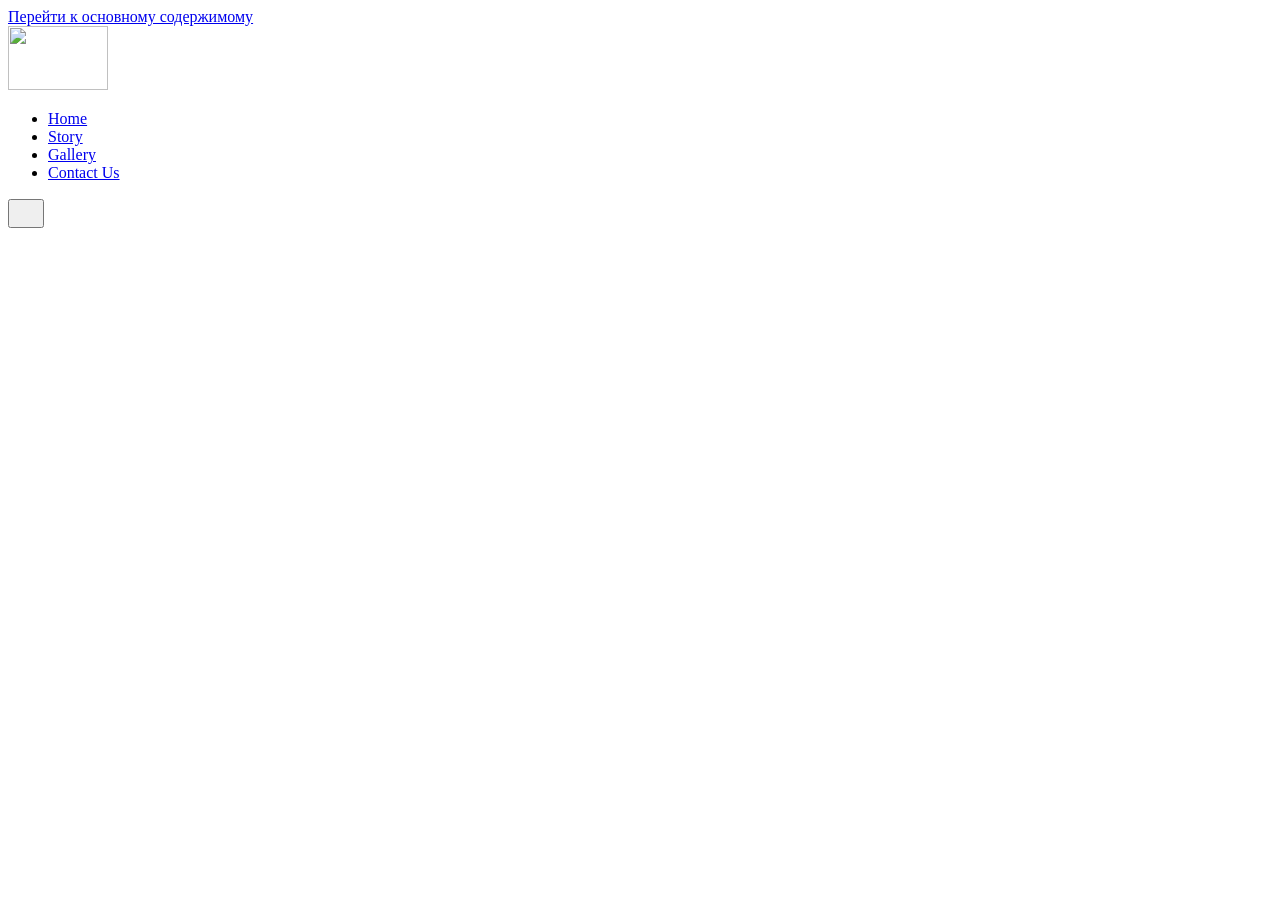
==== blog.html @ a0336ac6 "feat: разработан каркас страницы блога" ====
<!DOCTYPE html>
<html lang="ru">
<head>
  <meta charset="utf-8">
  <meta name="viewport" content="width=device-width, initial-scale=1">
  <title>Hello Switzerland! — Talking Travel</title>
  <link rel="stylesheet" href="./css/style.css">
</head>
<body>
  <a class="skip-link" href="#main">Перейти к основному содержимому</a>

  <header class="site-header">
    <div class="container site-header__inner">
      <a class="logo" href="./index.html" aria-label="Talking Travel — на главную">
        <img class="logo__image" src="./img/logo.svg" alt="" width="100" height="64">
      </a>

      <nav class="site-nav" aria-label="Основная навигация">
        <ul class="site-nav__list">
          <li><a class="site-nav__link" href="./index.html">Home</a></li>
          <li><a class="site-nav__link site-nav__link--active" href="./blog.html" aria-current="page">Story</a></li>
          <li><a class="site-nav__link" href="#">Gallery</a></li>
          <li><a class="site-nav__link" href="#">Contact Us</a></li>
        </ul>
      </nav>

      <div class="site-header__actions">
        <button class="icon-button icon-button--search" type="button" aria-label="Поиск">
          <svg class="icon" width="20" height="20" aria-hidden="true" focusable="false"></svg>
        </button>
        <a class="icon-button icon-button--profile" href="#" aria-label="Профиль">
          <svg class="icon" width="24" height="24" aria-hidden="true" focusable="false"></svg>
        </a>
      </div>
    </div>
  </header>
</body>
</html>
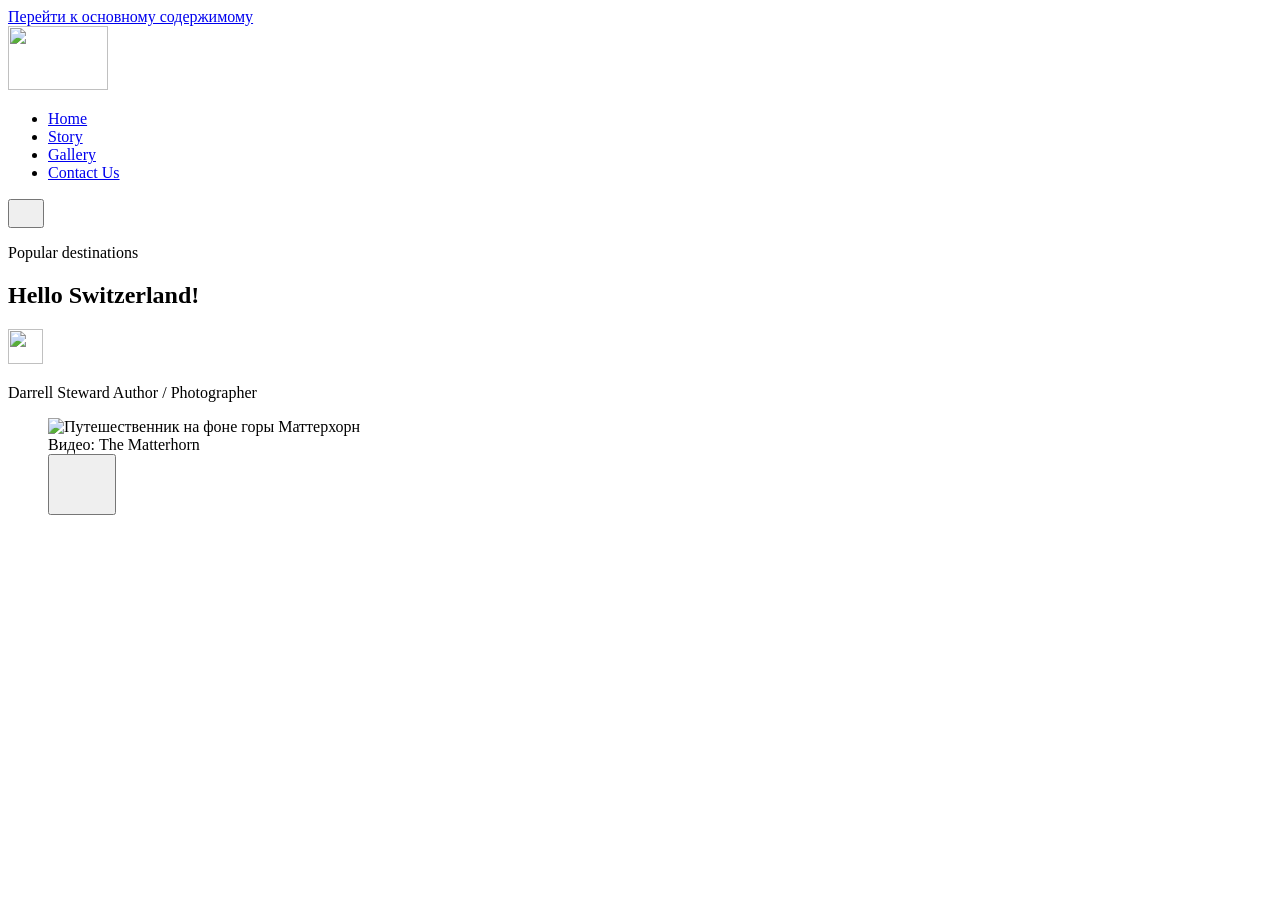
==== commit 0216983a: "feat: добавлены секции для статьи" ====
--- a/blog.html
+++ b/blog.html
@@ -34,5 +34,36 @@
       </div>
     </div>
   </header>
+
+  <main id="main">
+
+    <article class="post">
+
+      <header class="post__header">
+        <div class="post__intro">
+          <p class="eyebrow">Popular destinations</p>
+          <h1 class="post__title" id="post-title">Hello Switzerland!</h1>
+        </div>
+        <div class="post__author">
+          <img class="post__author-avatar" src="./img/author-darrell.jpg" alt="" width="35" height="35">
+          <p class="post__author-text">
+            <span class="post__author-name">Darrell Steward</span>
+            <span class="post__author-role">Author / Photographer</span>
+          </p>
+        </div>
+      </header>
+
+      <figure class="post__media">
+        <img class="post__image" src="./img/switzerland-hero.jpg"
+             alt="Путешественник на фоне горы Маттерхорн" width="912" height="540">
+        <figcaption class="visually-hidden">Видео: The Matterhorn</figcaption>
+        <button class="play-button play-button--xl" type="button" aria-label="Воспроизвести видео о Маттерхорне">
+          <svg width="52" height="52" aria-hidden="true" focusable="false"></svg>
+        </button>
+      </figure>
+
+    </article>
+
+  </main>
 </body>
 </html>
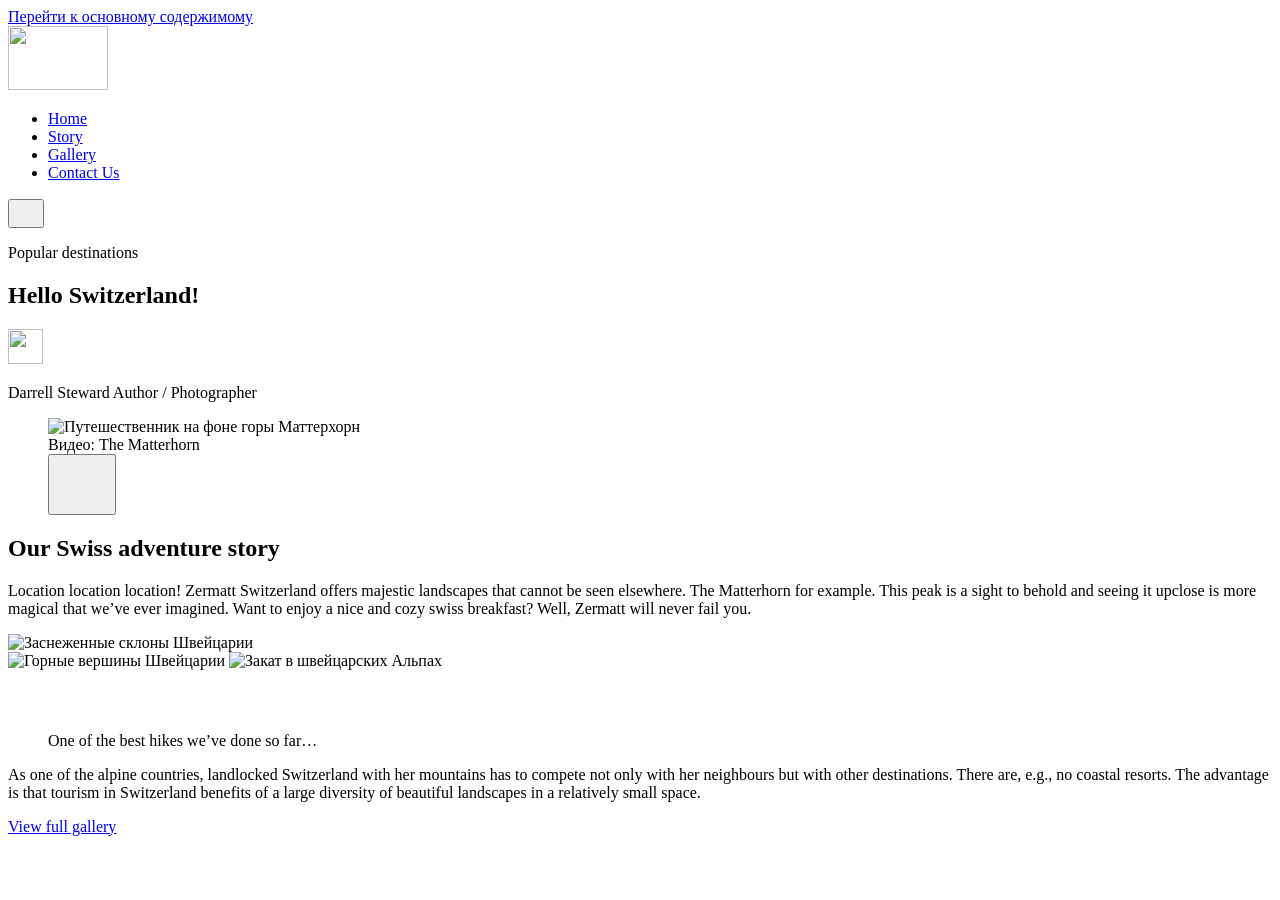
==== commit 53fc953a: "feat: добавлен раздел с коллажем и цитатой" ====
--- a/blog.html
+++ b/blog.html
@@ -62,6 +62,43 @@
         </button>
       </figure>
 
+      <section class="post__clincher" aria-labelledby="clincher-title">
+        <h2 class="post__clincher-title" id="clincher-title">Our Swiss adventure story</h2>
+        <p>
+          Location location location! Zermatt Switzerland offers majestic landscapes that
+          cannot be seen elsewhere. The Matterhorn for example. This peak is a sight to
+          behold and seeing it upclose is more magical that we’ve ever imagined.
+          Want to enjoy a nice and cozy swiss breakfast? Well, Zermatt will never fail you.
+        </p>
+      </section>
+
+      <section class="callout" aria-labelledby="callout-title">
+        <div class="callout__media">
+          <img class="callout__image callout__image--tall" src="./img/swiss-winter.jpg"
+               alt="Заснеженные склоны Швейцарии" width="220" height="481" loading="lazy">
+          <div class="callout__media-column">
+            <img class="callout__image" src="./img/swiss-mountains.jpg"
+                 alt="Горные вершины Швейцарии" width="220" height="261" loading="lazy">
+            <img class="callout__image" src="./img/swiss-sunset.jpg"
+                 alt="Закат в швейцарских Альпах" width="220" height="202" loading="lazy">
+          </div>
+        </div>
+
+        <div class="callout__content">
+          <blockquote class="callout__quote">
+            <svg class="callout__quote-mark" width="35" height="26" aria-hidden="true" focusable="false"></svg>
+            <p id="callout-title">One of the best hikes we’ve done so far…</p>
+          </blockquote>
+          <p class="callout__text">
+            As one of the alpine countries, landlocked Switzerland with her mountains has
+            to compete not only with her neighbours but with other destinations. There are,
+            e.g., no coastal resorts. The advantage is that tourism in Switzerland benefits
+            of a large diversity of beautiful landscapes in a relatively small space.
+          </p>
+          <a class="button button--primary" href="#">View full gallery</a>
+        </div>
+      </section>
+
     </article>
 
   </main>
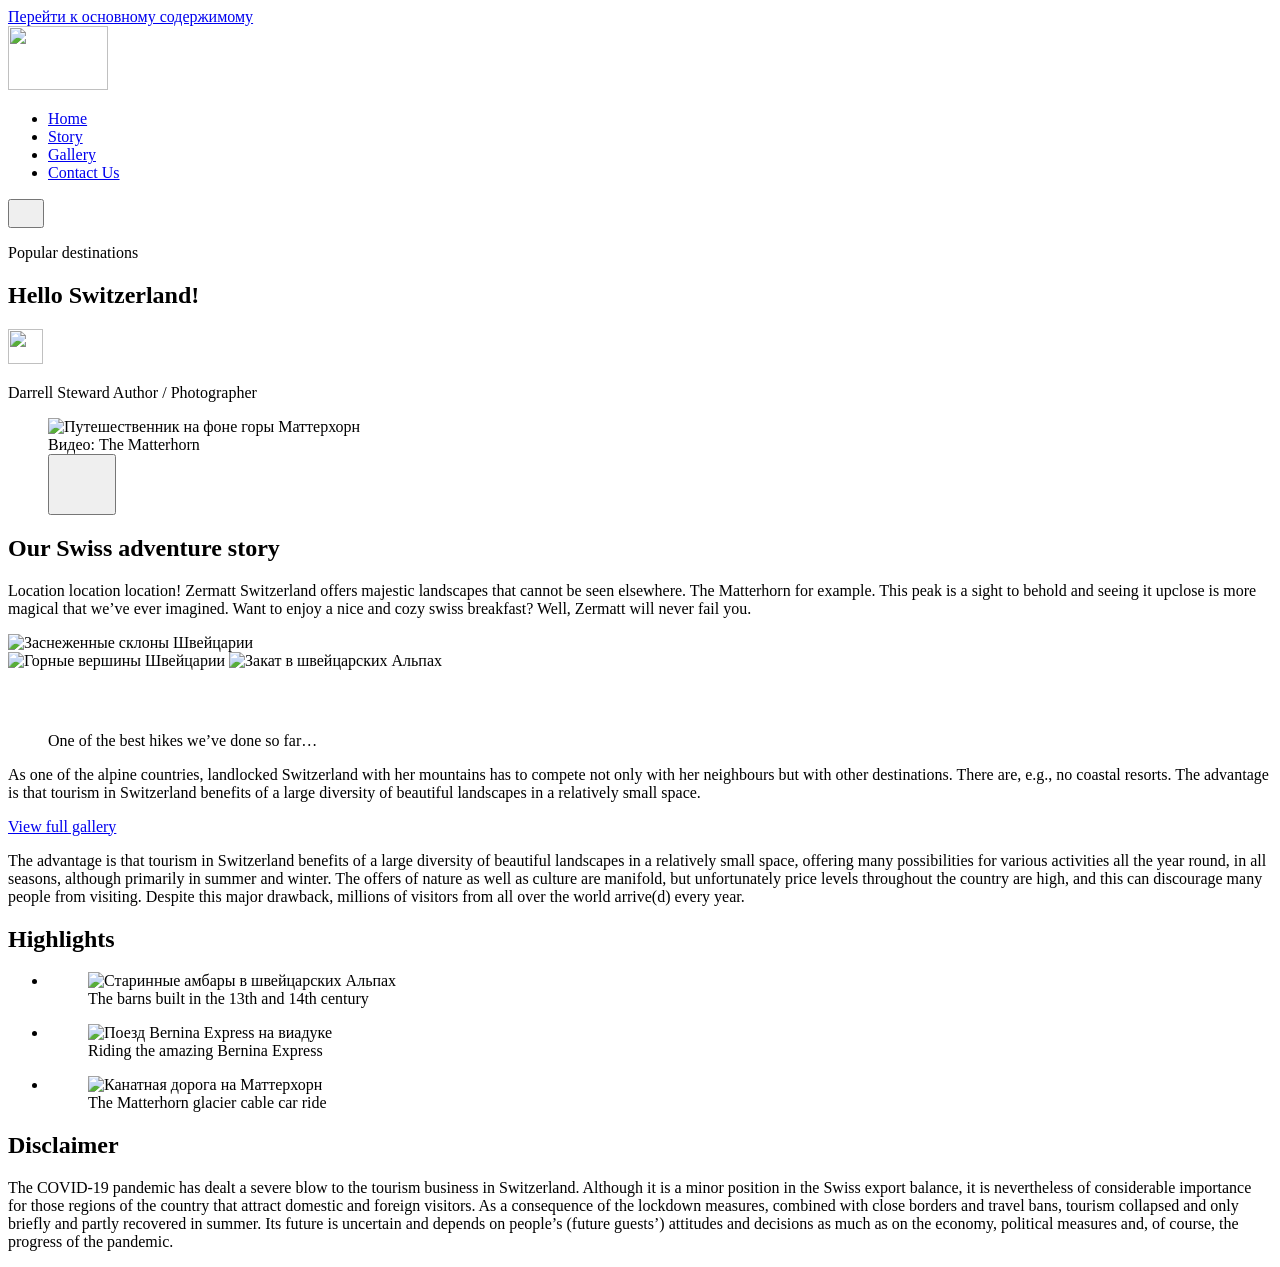
==== commit 84382da7: "feat: добавлены заключение и дисклеймер" ====
--- a/blog.html
+++ b/blog.html
@@ -99,6 +99,60 @@
         </div>
       </section>
 
+      <section class="post__conclusion" aria-label="Заключение">
+        <p>
+          The advantage is that tourism in Switzerland benefits of a large diversity of
+          beautiful landscapes in a relatively small space, offering many possibilities
+          for various activities all the year round, in all seasons, although primarily
+          in summer and winter. The offers of nature as well as culture are manifold,
+          but unfortunately price levels throughout the country are high, and this can
+          discourage many people from visiting. Despite this major drawback, millions
+          of visitors from all over the world arrive(d) every year.
+        </p>
+      </section>
+
+      <section class="highlights" aria-labelledby="highlights-title">
+        <h2 class="highlights__title" id="highlights-title">Highlights</h2>
+        <ul class="highlights__grid">
+          <li>
+            <figure class="highlight">
+              <img class="highlight__image" src="./img/highlight-barns.jpg"
+                   alt="Старинные амбары в швейцарских Альпах" width="289" height="347" loading="lazy">
+              <figcaption class="highlight__caption">The barns built in the 13th and 14th century</figcaption>
+            </figure>
+          </li>
+          <li>
+            <figure class="highlight">
+              <img class="highlight__image" src="./img/highlight-bernina.jpg"
+                   alt="Поезд Bernina Express на виадуке" width="289" height="347" loading="lazy">
+              <figcaption class="highlight__caption">Riding the amazing Bernina Express</figcaption>
+            </figure>
+          </li>
+          <li>
+            <figure class="highlight">
+              <img class="highlight__image" src="./img/highlight-cablecar.jpg"
+                   alt="Канатная дорога на Маттерхорн" width="289" height="347" loading="lazy">
+              <figcaption class="highlight__caption">The Matterhorn glacier cable car ride</figcaption>
+            </figure>
+          </li>
+        </ul>
+      </section>
+
+      <aside class="disclaimer" aria-labelledby="disclaimer-title">
+        <h2 class="disclaimer__title visually-hidden" id="disclaimer-title">Disclaimer</h2>
+        <p class="disclaimer__text">
+          The COVID-19 pandemic has dealt a severe blow to the tourism business in
+          Switzerland. Although it is a minor position in the Swiss export balance,
+          it is nevertheless of considerable importance for those regions of the
+          country that attract domestic and foreign visitors. As a consequence of
+          the lockdown measures, combined with close borders and travel bans, tourism
+          collapsed and only briefly and partly recovered in summer. Its future is
+          uncertain and depends on people’s (future guests’) attitudes and decisions
+          as much as on the economy, political measures and, of course, the progress
+          of the pandemic.
+        </p>
+      </aside>
+
     </article>
 
   </main>
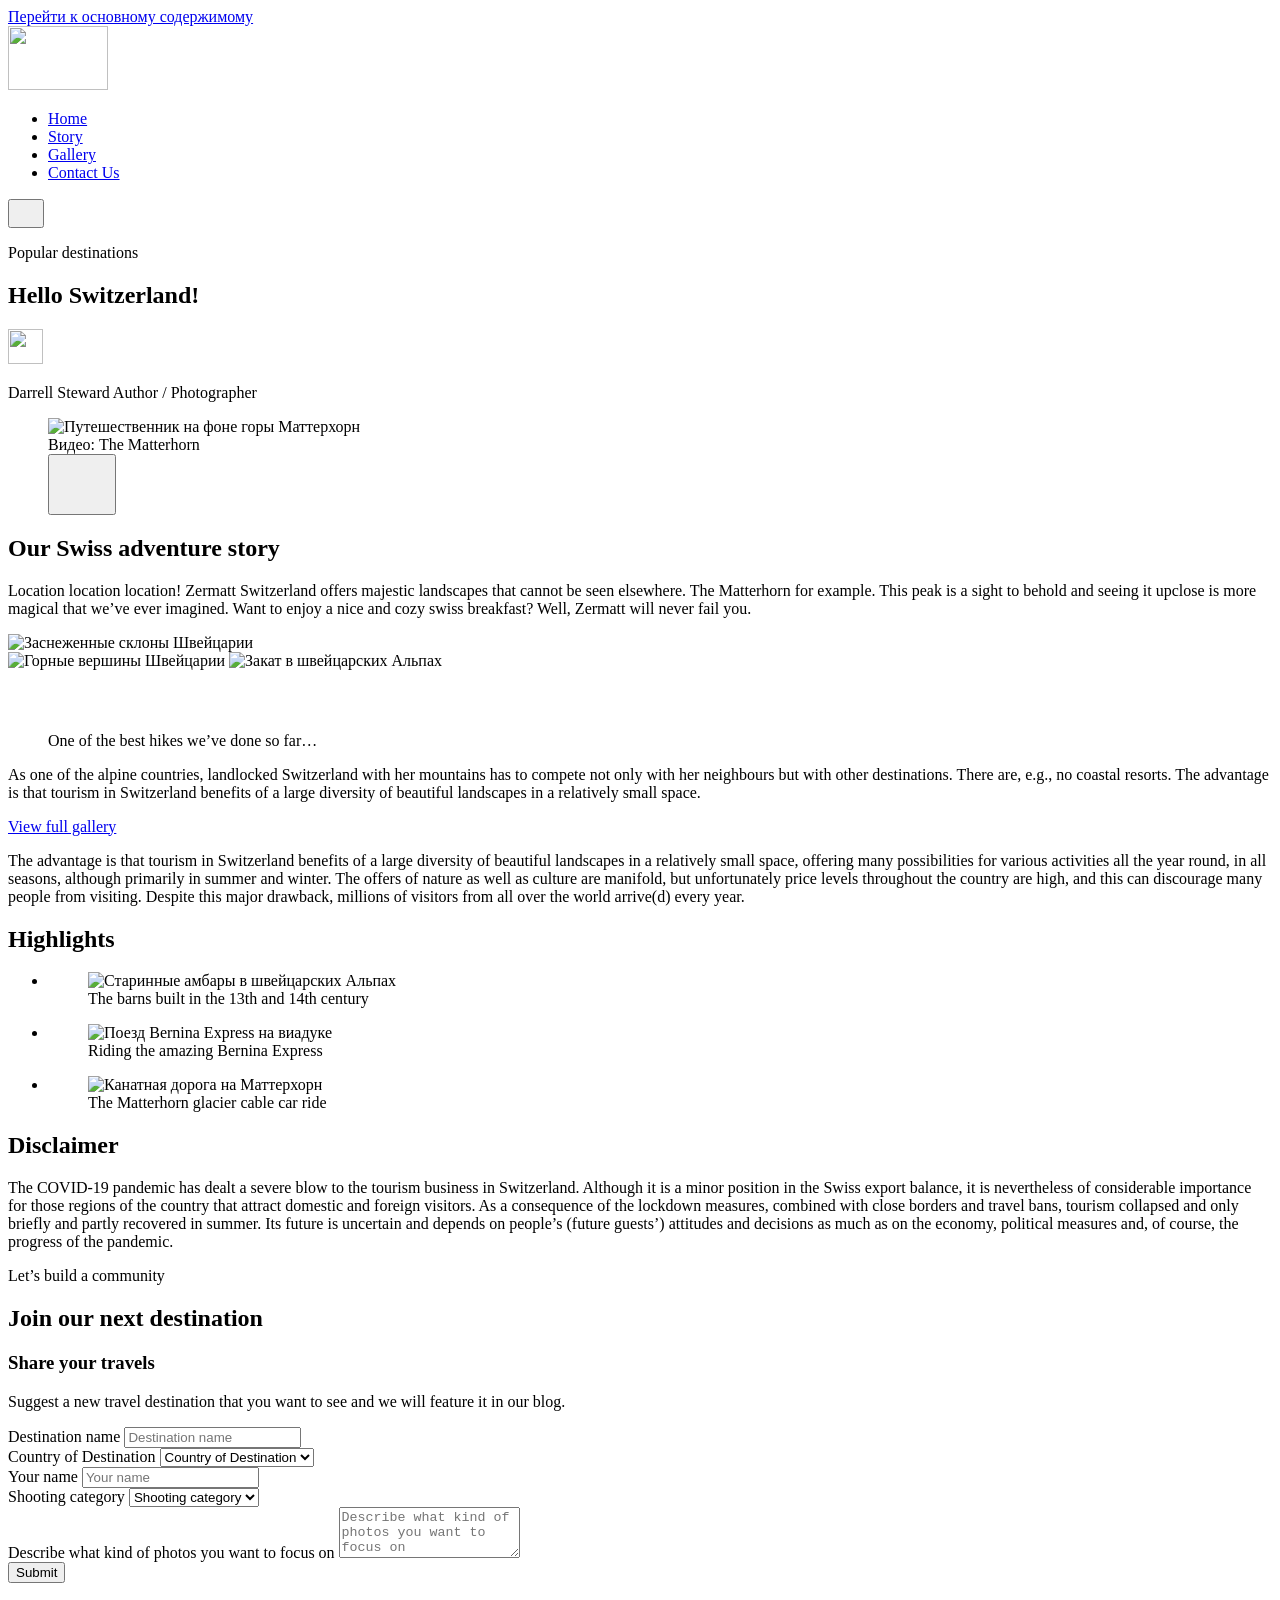
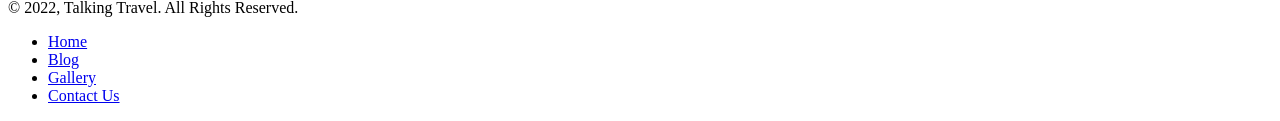
==== commit ed9d6161: "feat: разработана секция join и футер страницы" ====
--- a/blog.html
+++ b/blog.html
@@ -155,6 +155,73 @@
 
     </article>
 
+    <section class="join" id="join" aria-labelledby="join-title">
+      <div class="join__inner">
+        <p class="eyebrow eyebrow--center">Let’s build a community</p>
+        <h2 class="section-title section-title--center" id="join-title">Join our next destination</h2>
+
+        <form class="join__form" action="#" method="post" novalidate>
+          <div class="join__form-text">
+            <h3 class="join__form-title">Share your travels</h3>
+            <p class="join__form-description">
+              Suggest a new travel destination that you want to see and we will
+              feature it in our blog.
+            </p>
+          </div>
+
+          <div class="field">
+            <label class="field__label visually-hidden" for="destination-name-blog">Destination name</label>
+            <input class="field__input" id="destination-name-blog" name="destination-name"
+                   type="text" placeholder="Destination name" autocomplete="off">
+          </div>
+
+          <div class="field field--select">
+            <label class="field__label visually-hidden" for="country-blog">Country of Destination</label>
+            <select class="field__input" id="country-blog" name="country">
+              <option value="">Country of Destination</option>
+            </select>
+          </div>
+
+          <div class="field">
+            <label class="field__label visually-hidden" for="author-name-blog">Your name</label>
+            <input class="field__input" id="author-name-blog" name="author-name"
+                   type="text" placeholder="Your name" autocomplete="name">
+          </div>
+
+          <div class="field field--select">
+            <label class="field__label visually-hidden" for="shooting-category-blog">Shooting category</label>
+            <select class="field__input" id="shooting-category-blog" name="shooting-category">
+              <option value="">Shooting category</option>
+            </select>
+          </div>
+
+          <div class="field field--textarea">
+            <label class="field__label visually-hidden" for="description-blog">
+              Describe what kind of photos you want to focus on
+            </label>
+            <textarea class="field__input" id="description-blog" name="description" rows="3"
+                      placeholder="Describe what kind of photos you want to focus on"></textarea>
+          </div>
+
+          <button class="button button--primary join__submit" type="submit">Submit</button>
+        </form>
+      </div>
+    </section>
+
   </main>
+
+  <footer class="site-footer">
+    <div class="container site-footer__inner">
+      <p class="site-footer__copyright">© 2022, Talking Travel. All Rights Reserved.</p>
+      <nav class="site-footer__nav" aria-label="Навигация в подвале">
+        <ul class="site-footer__list">
+          <li><a class="site-footer__link" href="./index.html">Home</a></li>
+          <li><a class="site-footer__link" href="./blog.html">Blog</a></li>
+          <li><a class="site-footer__link" href="#">Gallery</a></li>
+          <li><a class="site-footer__link" href="#">Contact Us</a></li>
+        </ul>
+      </nav>
+    </div>
+  </footer>
 </body>
 </html>
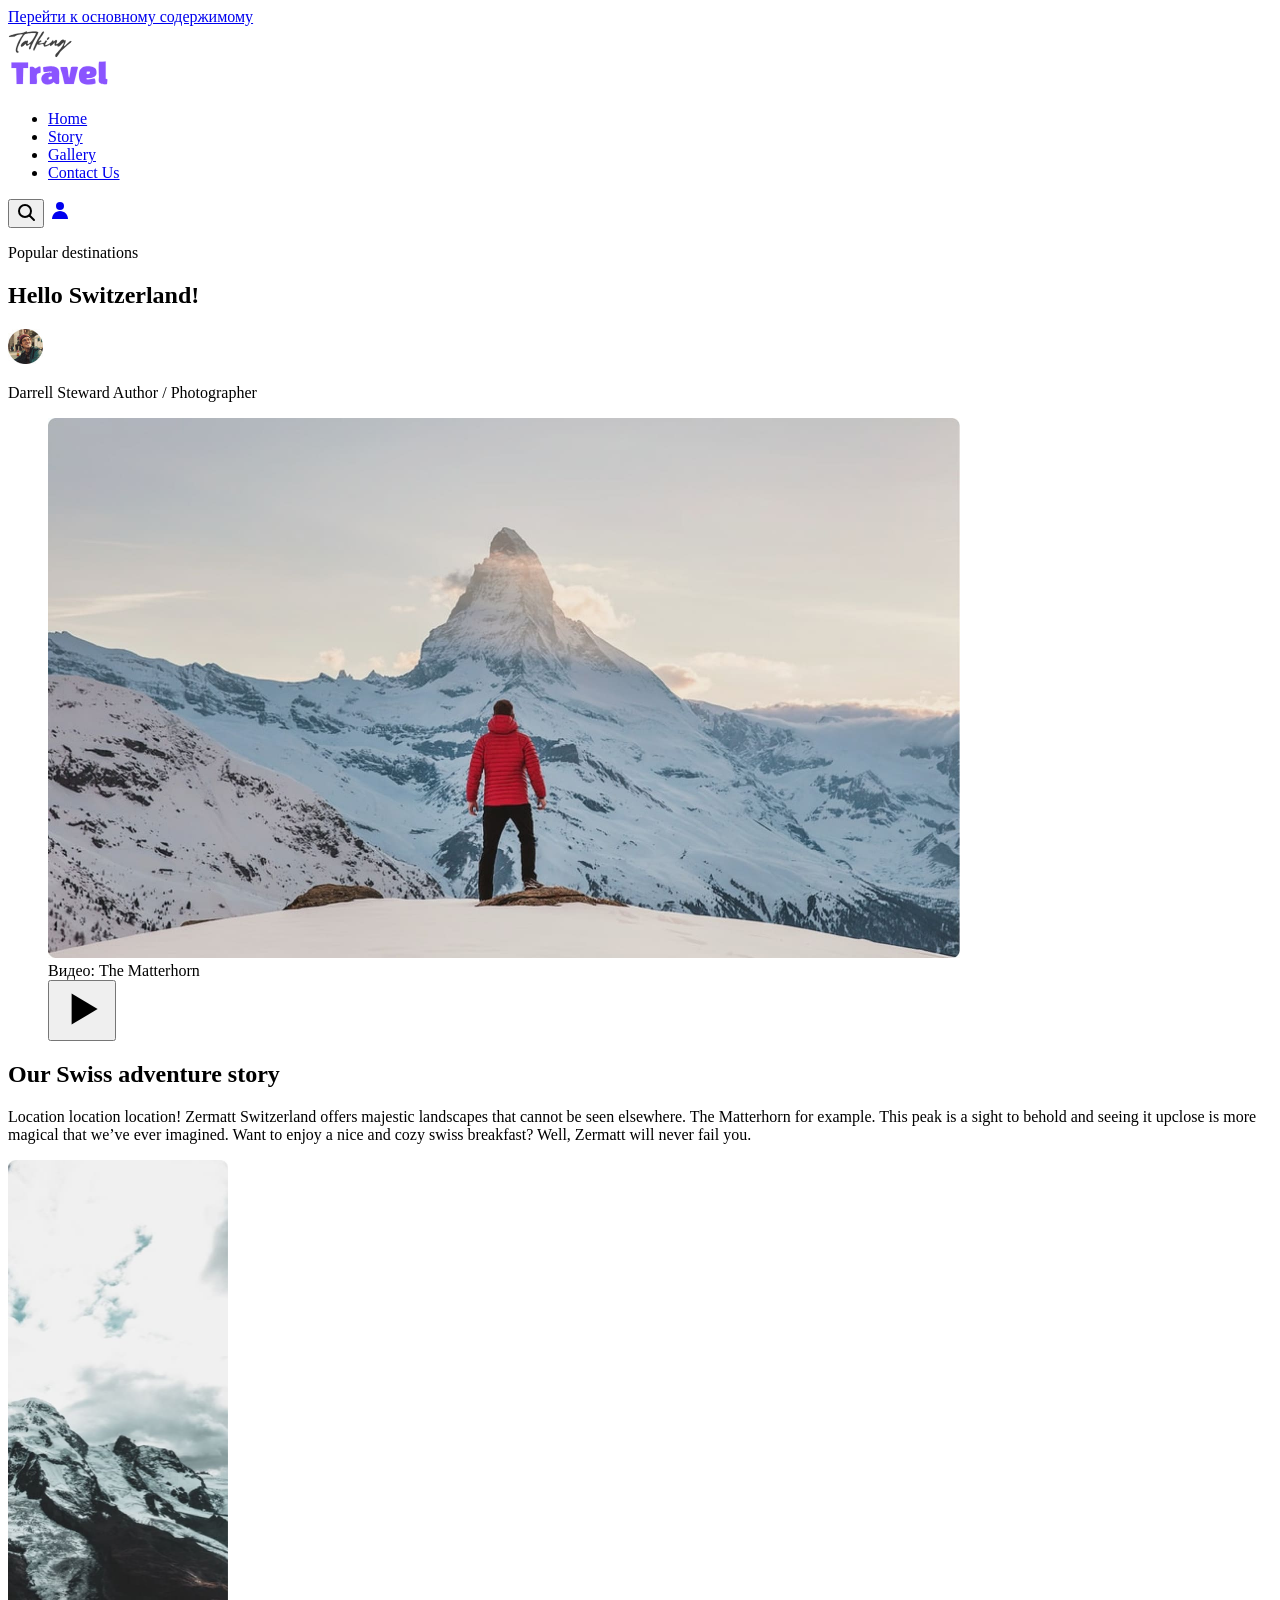
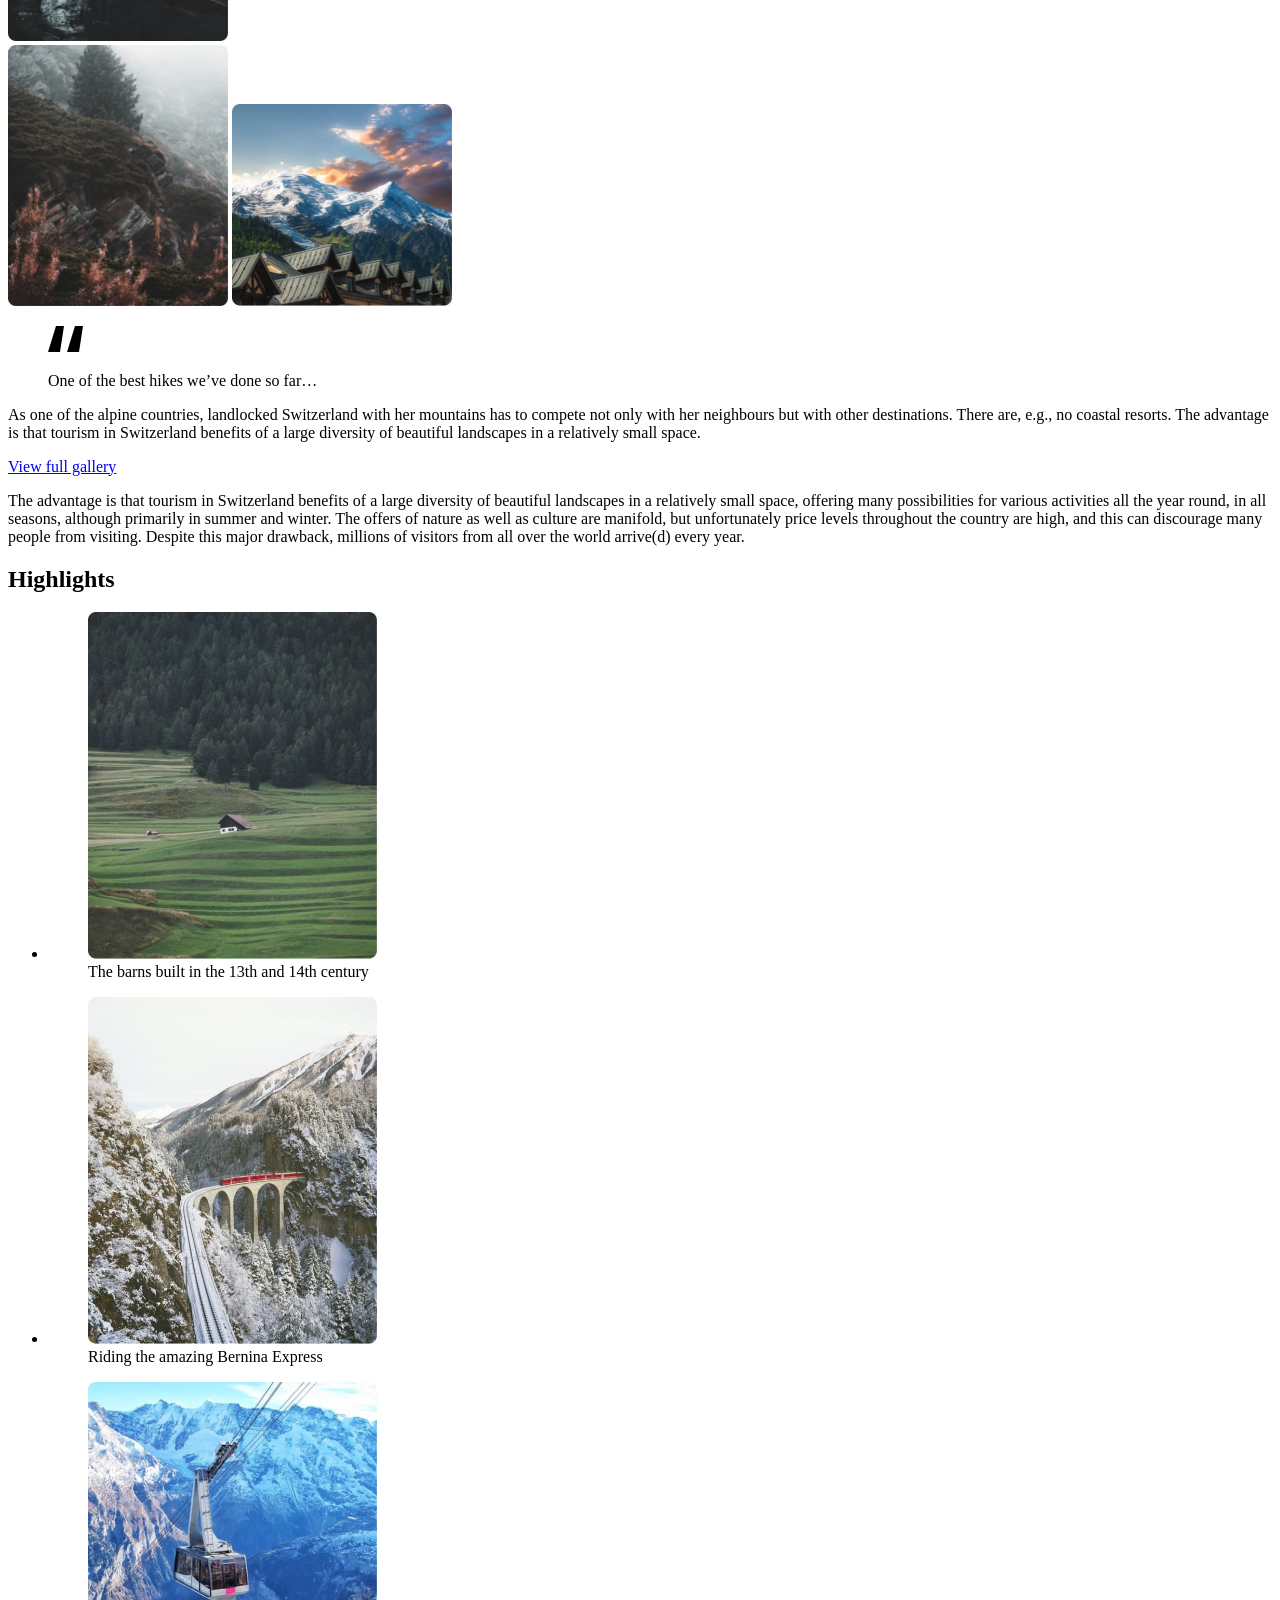
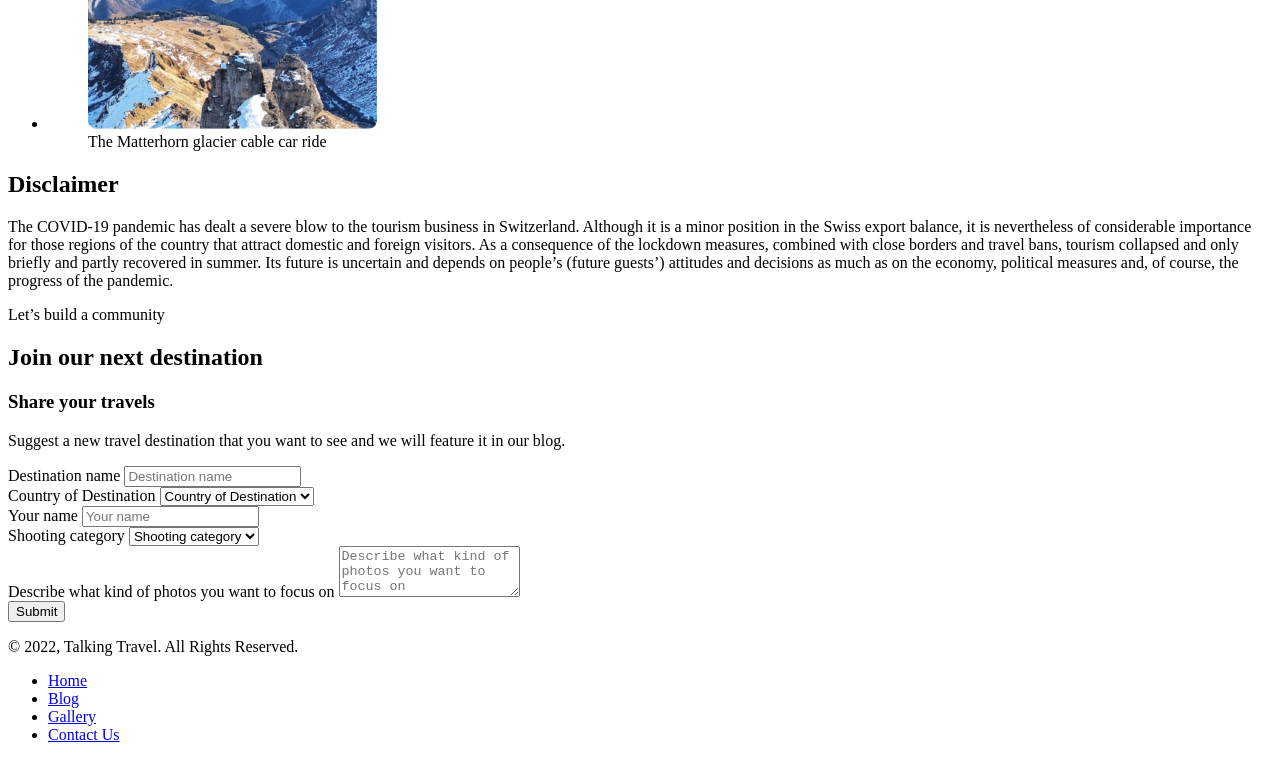
==== commit b718b6ed: "feat: добавлены иконки и поддержка шрифтов" ====
--- a/blog.html
+++ b/blog.html
@@ -4,6 +4,9 @@
   <meta charset="utf-8">
   <meta name="viewport" content="width=device-width, initial-scale=1">
   <title>Hello Switzerland! — Talking Travel</title>
+  <link rel="preconnect" href="https://fonts.googleapis.com">
+  <link rel="preconnect" href="https://fonts.gstatic.com" crossorigin>
+  <link href="https://fonts.googleapis.com/css2?family=Changa+One:ital@0;1&family=Roboto:ital,wght@0,400;0,700;1,400&display=swap" rel="stylesheet">
   <link rel="stylesheet" href="./css/style.css">
 </head>
 <body>
@@ -26,10 +29,16 @@
 
       <div class="site-header__actions">
         <button class="icon-button icon-button--search" type="button" aria-label="Поиск">
-          <svg class="icon" width="20" height="20" aria-hidden="true" focusable="false"></svg>
+          <svg width="20" height="20" viewBox="0 0 20 20" fill="none" aria-hidden="true" focusable="false">
+            <circle cx="9" cy="9" r="6" stroke="currentColor" stroke-width="2"/>
+            <line x1="13.5" y1="13.5" x2="18" y2="18" stroke="currentColor" stroke-width="2" stroke-linecap="round"/>
+          </svg>
         </button>
         <a class="icon-button icon-button--profile" href="#" aria-label="Профиль">
-          <svg class="icon" width="24" height="24" aria-hidden="true" focusable="false"></svg>
+          <svg width="24" height="24" viewBox="0 0 24 24" fill="none" aria-hidden="true" focusable="false">
+            <circle cx="12" cy="8" r="4" fill="currentColor"/>
+            <path d="M4 21c0-4.4 3.6-8 8-8s8 3.6 8 8" fill="currentColor"/>
+          </svg>
         </a>
       </div>
     </div>
@@ -58,7 +67,9 @@
              alt="Путешественник на фоне горы Маттерхорн" width="912" height="540">
         <figcaption class="visually-hidden">Видео: The Matterhorn</figcaption>
         <button class="play-button play-button--xl" type="button" aria-label="Воспроизвести видео о Маттерхорне">
-          <svg width="52" height="52" aria-hidden="true" focusable="false"></svg>
+          <svg width="52" height="52" viewBox="0 0 20 20" fill="none" aria-hidden="true" focusable="false">
+            <path d="M6 4 L16 10 L6 16 Z" fill="currentColor"/>
+          </svg>
         </button>
       </figure>
 
@@ -86,7 +97,9 @@
 
         <div class="callout__content">
           <blockquote class="callout__quote">
-            <svg class="callout__quote-mark" width="35" height="26" aria-hidden="true" focusable="false"></svg>
+            <svg class="callout__quote-mark" width="35" height="26" viewBox="0 0 35 26" fill="none" aria-hidden="true" focusable="false">
+              <path d="M0 26 L8 0 L16 0 L12 26 Z M19 26 L27 0 L35 0 L31 26 Z" fill="currentColor"/>
+            </svg>
             <p id="callout-title">One of the best hikes we’ve done so far…</p>
           </blockquote>
           <p class="callout__text">
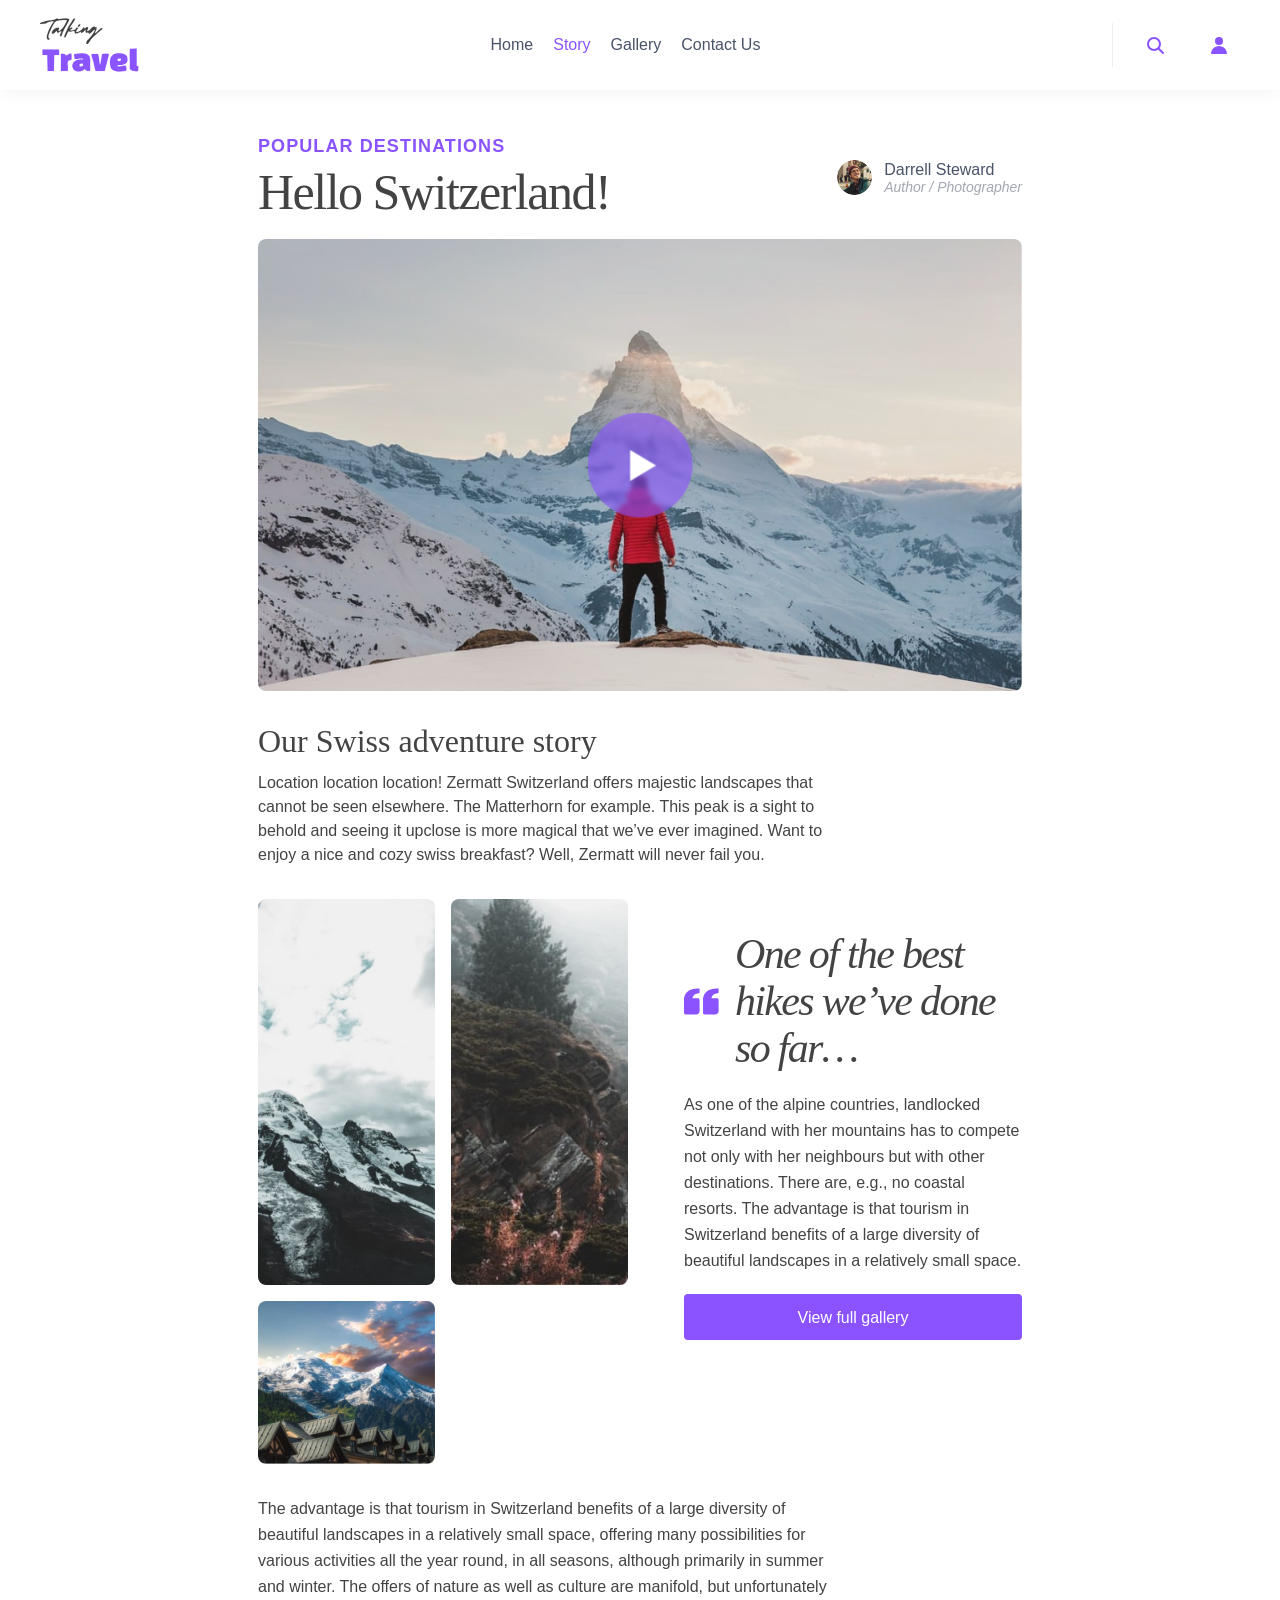
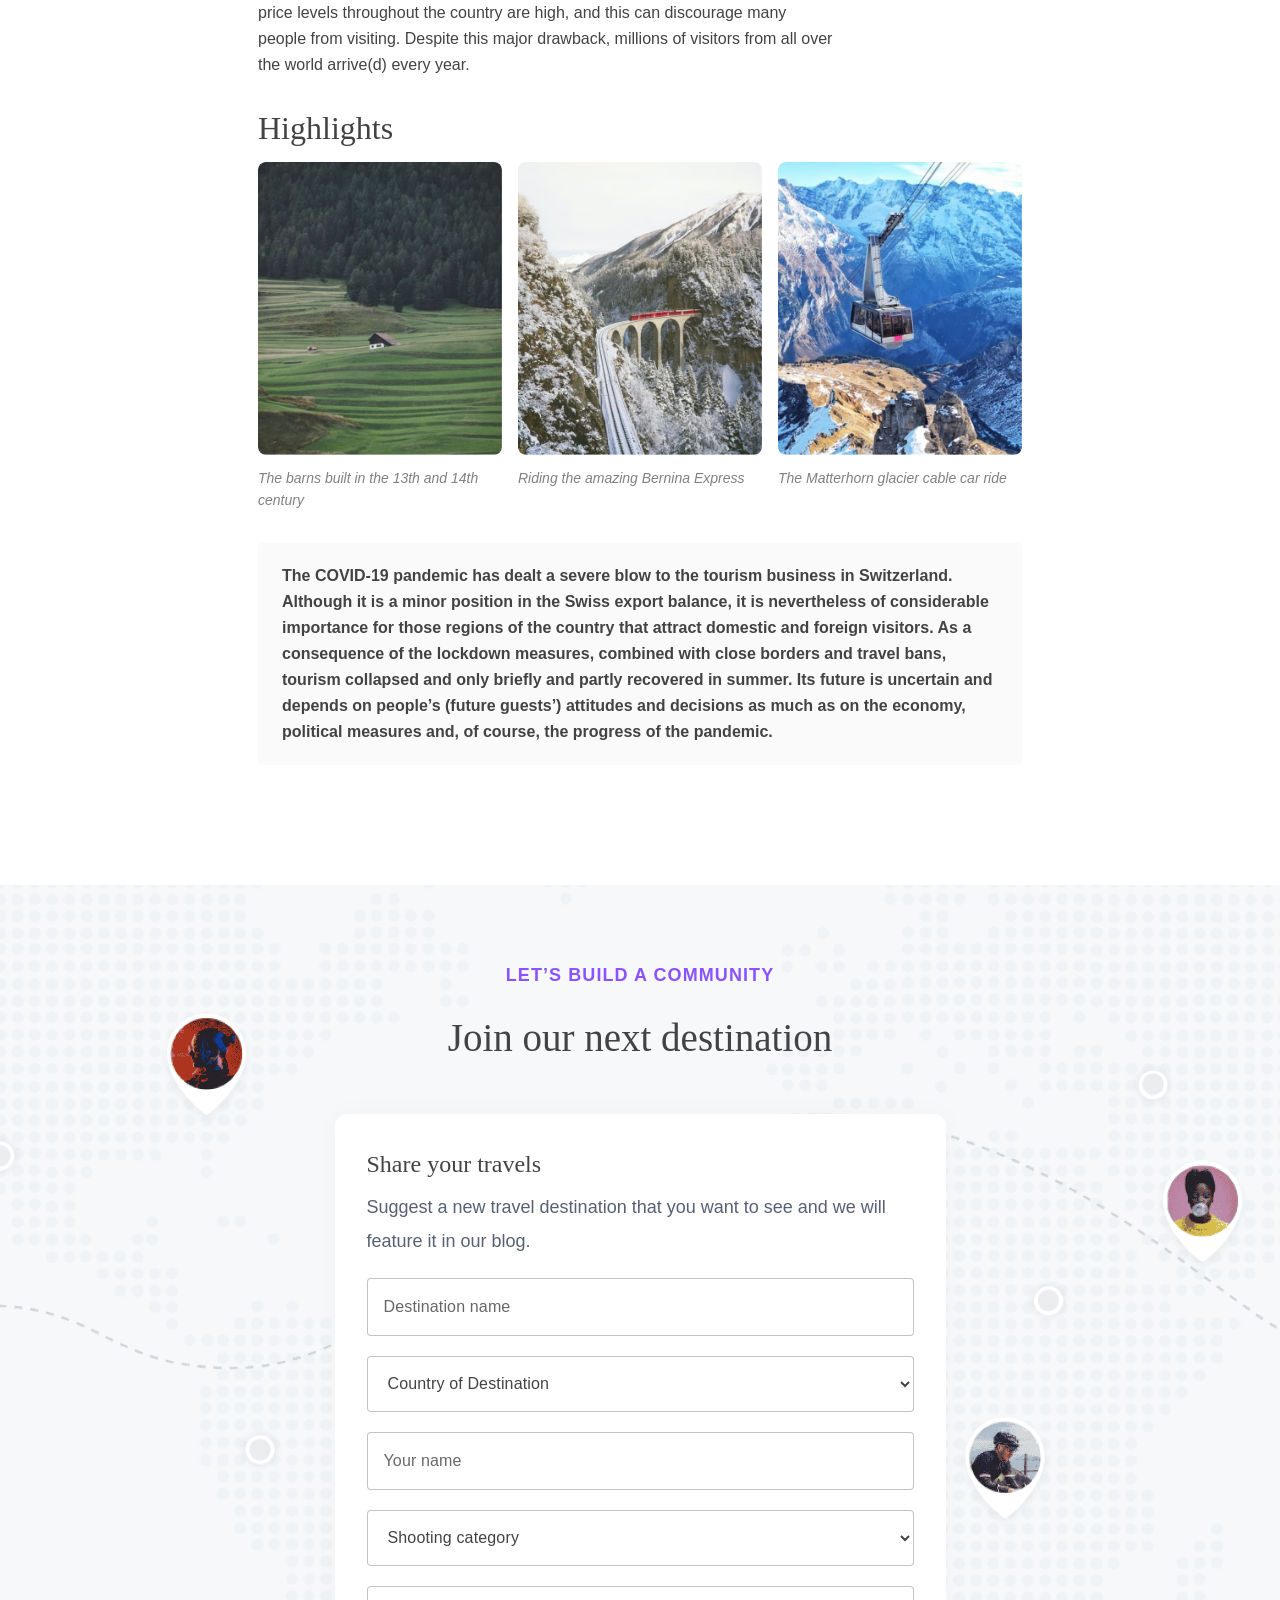
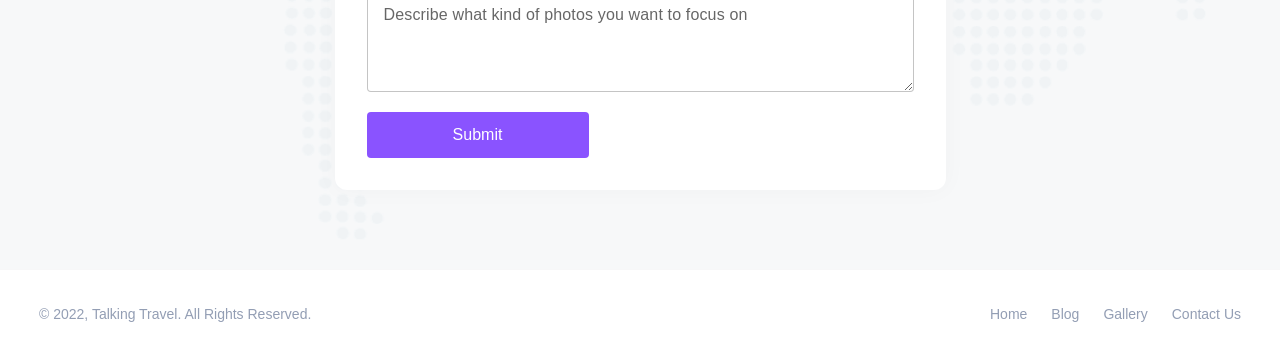
==== commit 9dd62f3b: "fix: изменено отображение элементов Добавлена иконка кавычек за место текста и заполнены выпадающие " ====
--- a/blog.html
+++ b/blog.html
@@ -28,14 +28,14 @@
       </nav>
 
       <div class="site-header__actions">
-        <button class="icon-button icon-button--search" type="button" aria-label="Поиск">
-          <svg width="20" height="20" viewBox="0 0 20 20" fill="none" aria-hidden="true" focusable="false">
+        <button class="icon-button" type="button" aria-label="Поиск">
+          <svg width="20" height="20" viewBox="0 0 20 20" fill="none" aria-hidden="true">
             <circle cx="9" cy="9" r="6" stroke="currentColor" stroke-width="2"/>
             <line x1="13.5" y1="13.5" x2="18" y2="18" stroke="currentColor" stroke-width="2" stroke-linecap="round"/>
           </svg>
         </button>
-        <a class="icon-button icon-button--profile" href="#" aria-label="Профиль">
-          <svg width="24" height="24" viewBox="0 0 24 24" fill="none" aria-hidden="true" focusable="false">
+        <a class="icon-button" href="#" aria-label="Профиль">
+          <svg width="24" height="24" viewBox="0 0 24 24" fill="none" aria-hidden="true">
             <circle cx="12" cy="8" r="4" fill="currentColor"/>
             <path d="M4 21c0-4.4 3.6-8 8-8s8 3.6 8 8" fill="currentColor"/>
           </svg>
@@ -45,13 +45,12 @@
   </header>
 
   <main id="main">
-
     <article class="post">
 
       <header class="post__header">
         <div class="post__intro">
           <p class="eyebrow">Popular destinations</p>
-          <h1 class="post__title" id="post-title">Hello Switzerland!</h1>
+          <h1 class="post__title">Hello Switzerland!</h1>
         </div>
         <div class="post__author">
           <img class="post__author-avatar" src="./img/author-darrell.jpg" alt="" width="35" height="35">
@@ -67,14 +66,14 @@
              alt="Путешественник на фоне горы Маттерхорн" width="912" height="540">
         <figcaption class="visually-hidden">Видео: The Matterhorn</figcaption>
         <button class="play-button play-button--xl" type="button" aria-label="Воспроизвести видео о Маттерхорне">
-          <svg width="52" height="52" viewBox="0 0 20 20" fill="none" aria-hidden="true" focusable="false">
+          <svg width="52" height="52" viewBox="0 0 20 20" fill="none" aria-hidden="true">
             <path d="M6 4 L16 10 L6 16 Z" fill="currentColor"/>
           </svg>
         </button>
       </figure>
 
-      <section class="post__clincher" aria-labelledby="clincher-title">
-        <h2 class="post__clincher-title" id="clincher-title">Our Swiss adventure story</h2>
+      <section class="post__clincher" aria-label="Вступление">
+        <h2 class="post__clincher-title">Our Swiss adventure story</h2>
         <p>
           Location location location! Zermatt Switzerland offers majestic landscapes that
           cannot be seen elsewhere. The Matterhorn for example. This peak is a sight to
@@ -83,24 +82,20 @@
         </p>
       </section>
 
-      <section class="callout" aria-labelledby="callout-title">
+      <section class="callout" aria-label="Цитата и галерея">
         <div class="callout__media">
           <img class="callout__image callout__image--tall" src="./img/swiss-winter.jpg"
                alt="Заснеженные склоны Швейцарии" width="220" height="481" loading="lazy">
-          <div class="callout__media-column">
-            <img class="callout__image" src="./img/swiss-mountains.jpg"
-                 alt="Горные вершины Швейцарии" width="220" height="261" loading="lazy">
-            <img class="callout__image" src="./img/swiss-sunset.jpg"
-                 alt="Закат в швейцарских Альпах" width="220" height="202" loading="lazy">
-          </div>
+          <img class="callout__image" src="./img/swiss-mountains.jpg"
+               alt="Горные вершины Швейцарии" width="220" height="261" loading="lazy">
+          <img class="callout__image" src="./img/swiss-sunset.jpg"
+               alt="Закат в швейцарских Альпах" width="220" height="202" loading="lazy">
         </div>
 
         <div class="callout__content">
           <blockquote class="callout__quote">
-            <svg class="callout__quote-mark" width="35" height="26" viewBox="0 0 35 26" fill="none" aria-hidden="true" focusable="false">
-              <path d="M0 26 L8 0 L16 0 L12 26 Z M19 26 L27 0 L35 0 L31 26 Z" fill="currentColor"/>
-            </svg>
-            <p id="callout-title">One of the best hikes we’ve done so far…</p>
+            <img class="callout__quote-mark" src="./img/quotation.svg" alt="" width="35" height="26">
+            <p>One of the best hikes we’ve done so far…</p>
           </blockquote>
           <p class="callout__text">
             As one of the alpine countries, landlocked Switzerland with her mountains has
@@ -124,8 +119,8 @@
         </p>
       </section>
 
-      <section class="highlights" aria-labelledby="highlights-title">
-        <h2 class="highlights__title" id="highlights-title">Highlights</h2>
+      <section class="highlights" aria-label="Достопримечательности">
+        <h2 class="highlights__title">Highlights</h2>
         <ul class="highlights__grid">
           <li>
             <figure class="highlight">
@@ -151,8 +146,7 @@
         </ul>
       </section>
 
-      <aside class="disclaimer" aria-labelledby="disclaimer-title">
-        <h2 class="disclaimer__title visually-hidden" id="disclaimer-title">Disclaimer</h2>
+      <aside class="disclaimer" aria-label="Disclaimer">
         <p class="disclaimer__text">
           The COVID-19 pandemic has dealt a severe blow to the tourism business in
           Switzerland. Although it is a minor position in the Swiss export balance,
@@ -168,10 +162,10 @@
 
     </article>
 
-    <section class="join" id="join" aria-labelledby="join-title">
+    <section class="join" id="join" aria-label="Присоединиться">
       <div class="join__inner">
         <p class="eyebrow eyebrow--center">Let’s build a community</p>
-        <h2 class="section-title section-title--center" id="join-title">Join our next destination</h2>
+        <h2 class="section-title section-title--center">Join our next destination</h2>
 
         <form class="join__form" action="#" method="post" novalidate>
           <div class="join__form-text">
@@ -183,33 +177,48 @@
           </div>
 
           <div class="field">
-            <label class="field__label visually-hidden" for="destination-name-blog">Destination name</label>
+            <label class="visually-hidden" for="destination-name-blog">Destination name</label>
             <input class="field__input" id="destination-name-blog" name="destination-name"
                    type="text" placeholder="Destination name" autocomplete="off">
           </div>
 
           <div class="field field--select">
-            <label class="field__label visually-hidden" for="country-blog">Country of Destination</label>
+            <label class="visually-hidden" for="country-blog">Country of Destination</label>
             <select class="field__input" id="country-blog" name="country">
               <option value="">Country of Destination</option>
+              <option value="is">Iceland</option>
+              <option value="it">Italy</option>
+              <option value="ae">United Arab Emirates</option>
+              <option value="ar">Argentina</option>
+              <option value="ch">Switzerland</option>
+              <option value="jp">Japan</option>
+              <option value="no">Norway</option>
+              <option value="fr">France</option>
+              <option value="de">Germany</option>
+              <option value="es">Spain</option>
             </select>
           </div>
 
           <div class="field">
-            <label class="field__label visually-hidden" for="author-name-blog">Your name</label>
+            <label class="visually-hidden" for="author-name-blog">Your name</label>
             <input class="field__input" id="author-name-blog" name="author-name"
                    type="text" placeholder="Your name" autocomplete="name">
           </div>
 
           <div class="field field--select">
-            <label class="field__label visually-hidden" for="shooting-category-blog">Shooting category</label>
+            <label class="visually-hidden" for="shooting-category-blog">Shooting category</label>
             <select class="field__input" id="shooting-category-blog" name="shooting-category">
               <option value="">Shooting category</option>
+              <option value="landscape">Landscape</option>
+              <option value="portrait">Portrait</option>
+              <option value="street">Street</option>
+              <option value="architecture">Architecture</option>
+              <option value="wildlife">Wildlife</option>
             </select>
           </div>
 
           <div class="field field--textarea">
-            <label class="field__label visually-hidden" for="description-blog">
+            <label class="visually-hidden" for="description-blog">
               Describe what kind of photos you want to focus on
             </label>
             <textarea class="field__input" id="description-blog" name="description" rows="3"
--- a/css/style.css
+++ b/css/style.css
@@ -0,0 +1,1137 @@
+:root {
+  --container: 1202px;
+  --container-narrow: 912px;
+  --container-padding: 120px;
+  --article-padding: 258px;
+  --form-width: 611px;
+  --grid-gap: 24px;
+
+  --font-heading: 'Changa One', cursive;
+  --font-body: 'Roboto', sans-serif;
+  --font-signature: 'Caveat', cursive;
+
+  --step--1: 0.875rem;
+  --step-0: 1rem;
+  --step-1: 1.125rem;
+  --step-2: 1.375rem;
+  --step-3: 1.5rem;
+  --step-4: 2rem;
+  --step-5: 2.4375rem;
+  --step-6: 4.5625rem;
+
+  --tracking-tight: -0.01em;
+  --tracking-tighter: -0.03em;
+  --tracking-tightest: -0.04em;
+  --tracking-wide: 0.06em;
+
+  --leading-tight: 1.05;
+  --leading-snug: 1.3;
+  --leading-normal: 1.5;
+  --leading-relaxed: 1.6;
+
+  --color-accent: #8A53FF;
+  --color-accent-hover: #7B45E8;
+  --color-text: #434343;
+  --color-text-muted: #576074;
+  --color-text-nav: #495367;
+  --color-text-faint: #939EB4;
+  --color-text-faintest: #A2A7B1;
+  --color-text-caption: #828181;
+  --color-surface: #FFFFFF;
+  --color-surface-alt: #F7F8F9;
+  --color-surface-card: #F9F9F9;
+  --color-surface-disclaimer: #FAFAFA;
+  --color-border: rgba(0, 0, 0, 0.23);
+  --color-border-light: #EEEEEE;
+  --color-logo-dark: #3E3E3E;
+  --color-on-accent: #FFFFFF;
+  --color-placeholder: rgba(0, 0, 0, 0.6);
+
+  --space-0: 0.25rem;
+  --space-1: 0.5rem;
+  --space-2: 0.75rem;
+  --space-3: 1rem;
+  --space-4: 1.25rem;
+  --space-5: 1.5rem;
+  --space-6: 2rem;
+  --space-7: 2.5rem;
+  --space-8: 5rem;
+  --space-9: 7.5rem;
+
+  --radius-xs: 2px;
+  --radius-sm: 4px;
+  --radius-md: 8px;
+  --radius-lg: 12px;
+  --radius-full: 50%;
+
+  --shadow-header: 0 4px 16px rgba(0, 0, 0, 0.04);
+  --shadow-form: 0 0 24px rgba(0, 0, 0, 0.03);
+  --border-input: 1px solid rgba(0, 0, 0, 0.23);
+  --border-light: 1px solid #EEEEEE;
+  --overlay-hero: linear-gradient(0deg, rgba(0, 0, 0, 0.06), rgba(0, 0, 0, 0.06));
+}
+
+*,
+*::before,
+*::after {
+  box-sizing: border-box;
+}
+
+* {
+  margin: 0;
+  padding: 0;
+}
+
+html {
+  -webkit-text-size-adjust: 100%;
+  scroll-behavior: smooth;
+}
+
+body {
+  min-height: 100vh;
+  font-family: var(--font-body);
+  font-size: var(--step-0);
+  line-height: var(--leading-normal);
+  color: var(--color-text);
+  background: var(--color-surface);
+  text-rendering: optimizeLegibility;
+  -webkit-font-smoothing: antialiased;
+}
+
+img,
+picture,
+svg,
+video {
+  display: block;
+  max-width: 100%;
+  height: auto;
+}
+
+input,
+button,
+textarea,
+select {
+  font: inherit;
+  color: inherit;
+}
+
+button {
+  background: none;
+  border: none;
+  cursor: pointer;
+}
+
+ul,
+ol {
+  list-style: none;
+}
+
+a {
+  color: inherit;
+  text-decoration: none;
+}
+
+h1,
+h2,
+h3,
+h4 {
+  font-family: var(--font-heading);
+  font-weight: 400;
+  color: var(--color-text);
+  line-height: var(--leading-tight);
+}
+
+h1 {
+  font-size: var(--step-6);
+  letter-spacing: var(--tracking-tight);
+  color: var(--color-accent);
+}
+
+h2 {
+  font-size: var(--step-5);
+  line-height: 1.03;
+}
+
+h3 {
+  font-size: var(--step-3);
+  line-height: 1.5;
+}
+
+p {
+  max-width: 65ch;
+}
+
+.visually-hidden {
+  position: absolute;
+  width: 1px;
+  height: 1px;
+  margin: -1px;
+  padding: 0;
+  overflow: hidden;
+  clip-path: inset(50%);
+  white-space: nowrap;
+  border: 0;
+}
+
+.skip-link {
+  position: absolute;
+  top: -100px;
+  left: var(--space-3);
+  z-index: 1000;
+  padding: var(--space-2) var(--space-4);
+  background: var(--color-accent);
+  color: var(--color-on-accent);
+  border-radius: var(--radius-sm);
+  transition: top 0.2s ease;
+}
+
+.skip-link:focus {
+  top: var(--space-3);
+}
+
+:focus-visible {
+  outline: 2px solid var(--color-accent);
+  outline-offset: 2px;
+  border-radius: var(--radius-xs);
+}
+
+.container {
+  width: min(100% - 2 * var(--space-3), var(--container));
+  margin-inline: auto;
+}
+
+.container--narrow {
+  width: min(100% - 2 * var(--space-3), var(--container-narrow));
+  margin-inline: auto;
+}
+
+.eyebrow {
+  display: block;
+  max-width: none;
+  font-family: var(--font-body);
+  font-size: var(--step-1);
+  font-weight: 700;
+  line-height: 21px;
+  letter-spacing: var(--tracking-wide);
+  text-transform: uppercase;
+  color: var(--color-accent);
+  margin-bottom: var(--space-1);
+}
+
+.eyebrow--center {
+  text-align: center;
+  margin-inline: auto;
+}
+
+.section-title {
+  font-family: var(--font-heading);
+  font-size: var(--step-5);
+  font-weight: 400;
+  line-height: 1.03;
+  color: var(--color-text);
+  margin-bottom: var(--space-6);
+}
+
+.section-title--center {
+  text-align: center;
+}
+
+@media (prefers-reduced-motion: reduce) {
+  *,
+  *::before,
+  *::after {
+    animation-duration: 0.01ms !important;
+    animation-iteration-count: 1 !important;
+    transition-duration: 0.01ms !important;
+    scroll-behavior: auto !important;
+  }
+}
+
+.site-header {
+  position: sticky;
+  top: 0;
+  z-index: 100;
+  background: var(--color-surface);
+  box-shadow: var(--shadow-header);
+}
+
+.site-header__inner {
+  display: flex;
+  align-items: center;
+  justify-content: space-between;
+  min-height: 90px;
+  padding-block: var(--space-1);
+}
+
+.logo {
+  flex-shrink: 0;
+  display: inline-flex;
+  align-items: center;
+}
+
+.logo__image {
+  width: 100px;
+  height: 64px;
+}
+
+.site-nav__list {
+  display: flex;
+  align-items: center;
+  gap: var(--space-4);
+}
+
+.site-nav__link {
+  display: inline-block;
+  font-size: var(--step-0);
+  line-height: 19px;
+  color: var(--color-text-nav);
+  transition: color 0.2s ease;
+}
+
+.site-nav__link:hover {
+  color: var(--color-accent);
+}
+
+.site-nav__link--active {
+  color: var(--color-accent);
+}
+
+.site-header__actions {
+  display: flex;
+  align-items: center;
+  gap: var(--space-4);
+  padding-left: var(--space-4);
+  border-left: var(--border-light);
+}
+
+.icon-button {
+  display: inline-flex;
+  align-items: center;
+  justify-content: center;
+  width: 44px;
+  height: 44px;
+  border-radius: var(--radius-sm);
+  color: var(--color-accent);
+  transition: background-color 0.2s ease;
+}
+
+.icon-button:hover {
+  background-color: rgba(138, 83, 255, 0.08);
+}
+
+.button {
+  display: inline-flex;
+  align-items: center;
+  justify-content: center;
+  gap: var(--space-1);
+  min-height: 46px;
+  padding: var(--space-2) var(--space-5);
+  font-family: var(--font-body);
+  font-size: var(--step-0);
+  font-weight: 400;
+  line-height: 19px;
+  text-align: center;
+  border-radius: var(--radius-sm);
+  transition: background-color 0.2s ease, color 0.2s ease;
+  cursor: pointer;
+}
+
+.button--primary {
+  background: var(--color-accent);
+  color: var(--color-on-accent);
+}
+
+.button--primary:hover {
+  background: var(--color-accent-hover);
+}
+
+.button--ghost {
+  background: transparent;
+  color: var(--color-text);
+}
+
+.button--ghost:hover {
+  background: rgba(138, 83, 255, 0.08);
+  color: var(--color-accent);
+}
+
+.button__icon {
+  display: inline-flex;
+  align-items: center;
+  justify-content: center;
+  width: 36px;
+  height: 36px;
+  border-radius: var(--radius-full);
+  background: rgba(138, 83, 255, 0.12);
+  color: var(--color-accent);
+}
+
+.play-button {
+  display: inline-flex;
+  align-items: center;
+  justify-content: center;
+  width: 36px;
+  height: 36px;
+  border-radius: var(--radius-full);
+  background: var(--color-accent);
+  color: var(--color-on-accent);
+  transition: background-color 0.2s ease, transform 0.2s ease;
+}
+
+.play-button:hover {
+  background: var(--color-accent-hover);
+  transform: scale(1.05);
+}
+
+.play-button--lg {
+  width: 52px;
+  height: 52px;
+}
+
+.play-button--lg svg {
+  width: 22px;
+  height: 22px;
+}
+
+.play-button--xl {
+  width: 105px;
+  height: 105px;
+  background: rgba(138, 83, 255, 0.6);
+  backdrop-filter: blur(2px);
+}
+
+.link-with-icon {
+  display: inline-flex;
+  align-items: center;
+  gap: var(--space-2);
+  font-size: var(--step-0);
+  color: var(--color-accent);
+  transition: color 0.2s ease;
+}
+
+.link-with-icon:hover {
+  color: var(--color-accent-hover);
+}
+
+.link-with-icon__icon {
+  display: inline-flex;
+  align-items: center;
+  justify-content: center;
+  width: 36px;
+  height: 36px;
+  border-radius: var(--radius-full);
+  background: var(--color-accent);
+  color: var(--color-on-accent);
+}
+
+.hero {
+  position: relative;
+  overflow: hidden;
+}
+
+.hero__inner {
+  display: flex;
+  flex-direction: column;
+  align-items: flex-start;
+  padding: var(--space-7) var(--space-9) var(--space-7) 140px;
+  max-width: 765px;
+  min-height: 580px;
+}
+
+.hero__content {
+  display: flex;
+  flex-direction: column;
+  gap: 34px;
+  max-width: 505px;
+}
+
+.hero__title {
+  font-size: var(--step-6);
+  line-height: 84px;
+  letter-spacing: var(--tracking-tight);
+  color: var(--color-accent);
+}
+
+.hero__title .accent {
+  color: var(--color-accent);
+}
+
+.hero__description {
+  font-size: var(--step-2);
+  line-height: 36px;
+  color: var(--color-text);
+  max-width: 505px;
+}
+
+.hero__actions {
+  display: flex;
+  align-items: center;
+  gap: var(--space-5);
+  flex-wrap: wrap;
+}
+
+.hero__media {
+  position: absolute;
+  inset: 0;
+  z-index: -1;
+}
+
+.hero__image {
+  width: 100%;
+  height: 100%;
+  object-fit: cover;
+}
+
+.featured {
+  padding-block: 107px;
+  background: var(--color-surface);
+}
+
+.featured__inner {
+  display: flex;
+  align-items: flex-start;
+  gap: var(--space-7);
+}
+
+.featured__media {
+  flex: 0 0 auto;
+  width: 540px;
+}
+
+.featured__image {
+  width: 100%;
+  border-radius: var(--radius-md);
+}
+
+.featured__content {
+  flex: 1;
+  padding: var(--space-6);
+}
+
+.featured__title {
+  font-size: var(--step-5);
+  line-height: 1.03;
+  margin-bottom: var(--space-2);
+}
+
+.featured__description {
+  font-size: var(--step-1);
+  line-height: 33px;
+  color: var(--color-text);
+  margin-bottom: var(--space-5);
+}
+
+.destinations {
+  padding-block: var(--space-5) 70px;
+  background: var(--color-surface);
+}
+
+.card-grid {
+  display: grid;
+  grid-template-columns: repeat(auto-fit, minmax(260px, 1fr));
+  gap: var(--grid-gap);
+}
+
+.card {
+  display: flex;
+  flex-direction: column;
+  align-items: center;
+  padding: var(--space-3);
+  gap: var(--space-2);
+  text-align: center;
+}
+
+.card__image {
+  width: 100%;
+  aspect-ratio: 268 / 317;
+  object-fit: cover;
+  border-radius: var(--radius-md);
+}
+
+.card__title {
+  font-size: var(--step-3);
+  line-height: 36px;
+  color: var(--color-text);
+}
+
+.card__link {
+  font-size: var(--step-0);
+  line-height: 19px;
+  color: var(--color-accent);
+  transition: color 0.2s ease;
+}
+
+.card__link:hover {
+  color: var(--color-accent-hover);
+}
+
+.join {
+  position: relative;
+  padding-block: var(--space-8);
+  background-color: var(--color-surface-alt);
+  background-image: url("../img/join-bg.png");
+  background-repeat: no-repeat;
+  background-position: center top;
+  background-size: cover;
+  overflow: hidden;
+}
+
+.join__inner {
+  position: relative;
+  display: flex;
+  flex-direction: column;
+  align-items: center;
+  gap: var(--space-5);
+}
+
+.join__form {
+  width: min(100%, var(--form-width));
+  display: flex;
+  flex-direction: column;
+  gap: var(--space-4);
+  padding: var(--space-6);
+  background: var(--color-surface);
+  border-radius: var(--radius-lg);
+  box-shadow: var(--shadow-form);
+}
+
+.join__form-text {
+  display: flex;
+  flex-direction: column;
+  gap: var(--space-1);
+}
+
+.join__form-title {
+  font-size: var(--step-3);
+  line-height: 36px;
+  color: var(--color-text);
+}
+
+.join__form-description {
+  font-size: var(--step-1);
+  line-height: 34px;
+  color: var(--color-text-muted);
+}
+
+.join__submit {
+  align-self: flex-start;
+  min-width: 222px;
+}
+
+.field {
+  display: flex;
+  flex-direction: column;
+}
+
+.field__input {
+  width: 100%;
+  min-height: 56px;
+  padding: var(--space-3);
+  font-size: var(--step-0);
+  line-height: 24px;
+  letter-spacing: 0.15px;
+  color: var(--color-text);
+  background: var(--color-surface);
+  border: var(--border-input);
+  border-radius: var(--radius-sm);
+  transition: border-color 0.2s ease;
+}
+
+.field__input::placeholder {
+  color: var(--color-placeholder);
+}
+
+.field__input:hover {
+  border-color: var(--color-text-muted);
+}
+
+.field__input:focus {
+  border-color: var(--color-accent);
+  outline: none;
+  box-shadow: 0 0 0 2px rgba(138, 83, 255, 0.15);
+}
+
+.field--textarea .field__input {
+  min-height: 102px;
+  resize: vertical;
+}
+
+.recent {
+  padding-block: 83px;
+  background: var(--color-surface);
+}
+
+.recent__grid {
+  display: grid;
+  grid-template-columns: 1fr 1fr;
+  gap: var(--space-4);
+  align-items: start;
+}
+
+.post-card--featured {
+  display: flex;
+  flex-direction: column;
+  background: var(--color-surface-card);
+  border-radius: var(--radius-md);
+  overflow: hidden;
+}
+
+.post-card--featured .post-card__image {
+  width: 100%;
+  aspect-ratio: 560 / 358;
+  object-fit: cover;
+  border-radius: var(--radius-md) var(--radius-md) 0 0;
+}
+
+.post-card--featured .post-card__body {
+  display: flex;
+  align-items: center;
+  justify-content: space-between;
+  gap: var(--space-5);
+  padding: var(--space-3) var(--space-5);
+}
+
+.post-card--featured .post-card__text {
+  flex: 1;
+  min-width: 0;
+}
+
+.post-card--featured .post-card__title {
+  font-size: var(--step-3);
+  line-height: 36px;
+}
+
+.post-card--featured .play-button--lg {
+  flex-shrink: 0;
+}
+
+.post-list {
+  display: flex;
+  flex-direction: column;
+  gap: var(--space-3);
+}
+
+.post-card--small {
+  display: flex;
+  gap: var(--space-4);
+  padding: var(--space-2);
+  background: var(--color-surface-card);
+  border-radius: var(--radius-md);
+}
+
+.post-card--small .post-card__image {
+  flex: 0 0 200px;
+  width: 200px;
+  height: 128px;
+  object-fit: cover;
+  border-radius: var(--radius-sm);
+}
+
+.post-card--small .post-card__text {
+  display: flex;
+  flex-direction: column;
+  gap: var(--space-1);
+  padding-top: var(--space-1);
+}
+
+.post-card--small .post-card__title {
+  font-size: var(--step-3);
+  line-height: 36px;
+}
+
+.post-card__description {
+  font-size: var(--step-0);
+  line-height: 26px;
+  color: var(--color-text-muted);
+}
+
+.post-card__link {
+  color: inherit;
+  transition: color 0.2s ease;
+}
+
+.post-card__link:hover {
+  color: var(--color-accent);
+}
+
+.post-card__more {
+  color: var(--color-accent);
+}
+
+.post {
+  padding: 46px var(--article-padding) var(--space-9);
+  background: var(--color-surface);
+}
+
+.post__header {
+  display: flex;
+  align-items: center;
+  justify-content: space-between;
+  gap: var(--space-5);
+  margin-bottom: var(--space-4);
+}
+
+.post__title {
+  font-size: 50px;
+  line-height: 54px;
+  letter-spacing: var(--tracking-tighter);
+  color: var(--color-text);
+}
+
+.post__author {
+  display: flex;
+  align-items: center;
+  gap: var(--space-2);
+  flex-shrink: 0;
+}
+
+.post__author-avatar {
+  width: 35px;
+  height: 35px;
+  border-radius: var(--radius-full);
+}
+
+.post__author-text {
+  display: flex;
+  flex-direction: column;
+}
+
+.post__author-name {
+  font-size: var(--step-0);
+  line-height: 19px;
+  color: var(--color-text-nav);
+}
+
+.post__author-role {
+  font-size: var(--step--1);
+  font-style: italic;
+  line-height: 16px;
+  color: var(--color-text-faintest);
+}
+
+.post__media {
+  position: relative;
+  margin-bottom: var(--space-6);
+}
+
+.post__image {
+  width: 100%;
+  aspect-ratio: 912 / 540;
+  object-fit: cover;
+  border-radius: var(--radius-md);
+}
+
+.post__media .play-button--xl {
+  position: absolute;
+  top: 50%;
+  left: 50%;
+  transform: translate(-50%, -50%);
+}
+
+.post__media .play-button--xl:hover {
+  transform: translate(-50%, -50%) scale(1.05);
+}
+
+.post__clincher {
+  margin-bottom: var(--space-6);
+}
+
+.post__clincher-title {
+  font-size: var(--step-4);
+  line-height: 36px;
+  margin-bottom: var(--space-2);
+}
+
+.callout {
+  display: grid;
+  grid-template-columns: 1fr 1fr;
+  gap: var(--space-5);
+  align-items: stretch;
+  margin-bottom: var(--space-6);
+}
+
+.callout__media {
+  display: grid;
+  grid-template-columns: 1fr 1fr;
+  gap: var(--space-3);
+  align-self: stretch;
+}
+
+.callout__image {
+  width: 100%;
+  height: 100%;
+  object-fit: cover;
+  border-radius: var(--radius-md);
+}
+
+.callout__image--tall {
+  grid-row: 1 / -1;
+  height: 100%;
+  aspect-ratio: auto;
+}
+
+.callout__media-column {
+  display: grid;
+  grid-template-rows: 1fr 1fr;
+  gap: var(--space-3);
+  height: 100%;
+}
+
+.callout__content {
+  display: flex;
+  flex-direction: column;
+  gap: var(--space-4);
+  padding: var(--space-6) 0 var(--space-6) var(--space-6);
+}
+
+.callout__quote {
+  display: flex;
+  gap: var(--space-3);
+  font-family: var(--font-heading);
+  font-size: 42px;
+  font-style: italic;
+  line-height: 47px;
+  letter-spacing: var(--tracking-tightest);
+  color: var(--color-text);
+}
+
+.callout__quote-mark {
+  flex-shrink: 0;
+  color: var(--color-accent);
+}
+
+.callout__text {
+  font-size: var(--step-0);
+  line-height: 26px;
+  color: var(--color-text);
+}
+
+.post__conclusion {
+  margin-bottom: var(--space-6);
+}
+
+.post__conclusion p {
+  font-size: var(--step-0);
+  line-height: 26px;
+  color: var(--color-text);
+}
+
+.highlights {
+  margin-bottom: var(--space-6);
+}
+
+.highlights__title {
+  font-size: var(--step-4);
+  line-height: 36px;
+  margin-bottom: var(--space-3);
+}
+
+.highlights__grid {
+  display: grid;
+  grid-template-columns: repeat(3, 1fr);
+  gap: var(--space-3);
+}
+
+.highlight__image {
+  width: 100%;
+  aspect-ratio: 289 / 347;
+  object-fit: cover;
+  border-radius: var(--radius-md);
+  margin-bottom: var(--space-2);
+}
+
+.highlight__caption {
+  font-size: var(--step--1);
+  font-style: italic;
+  line-height: 22px;
+  color: var(--color-text-caption);
+}
+
+.disclaimer {
+  padding: var(--space-4) var(--space-5);
+  background: var(--color-surface-disclaimer);
+  border-radius: var(--radius-sm);
+}
+
+.disclaimer__text {
+  font-size: var(--step-0);
+  font-weight: 700;
+  line-height: 26px;
+  color: var(--color-text);
+  max-width: none;
+}
+
+.site-footer {
+  background: var(--color-surface);
+  padding-block: var(--space-6);
+}
+
+.site-footer__inner {
+  display: flex;
+  align-items: center;
+  justify-content: space-between;
+  gap: var(--space-4);
+}
+
+.site-footer__copyright {
+  font-size: var(--step--1);
+  line-height: 16px;
+  color: var(--color-text-faint);
+}
+
+.site-footer__list {
+  display: flex;
+  gap: var(--space-5);
+}
+
+.site-footer__link {
+  font-size: var(--step--1);
+  line-height: 16px;
+  color: var(--color-text-faint);
+  transition: color 0.2s ease;
+}
+
+.site-footer__link:hover {
+  color: var(--color-accent);
+}
+
+@media (min-width: 48em) {
+  .hero__inner {
+    max-width: none;
+  }
+
+  .recent__grid {
+    grid-template-columns: 1fr 1fr;
+  }
+}
+
+@media (max-width: 48em) {
+  :root {
+    --container-padding: var(--space-3);
+    --article-padding: var(--space-3);
+  }
+
+  .site-header__inner {
+    flex-wrap: wrap;
+    justify-content: space-between;
+    padding-block: var(--space-2);
+  }
+
+  .site-nav {
+    order: 3;
+    flex-basis: 100%;
+    margin-top: var(--space-2);
+  }
+
+  .site-nav__list {
+    flex-wrap: wrap;
+    gap: var(--space-3);
+  }
+
+  .site-header__actions {
+    border-left: none;
+    padding-left: 0;
+  }
+
+  .hero__inner {
+    padding: var(--space-6) var(--space-3);
+    min-height: auto;
+  }
+
+  .hero__title {
+    font-size: var(--step-5);
+    line-height: 1.05;
+  }
+
+  .hero__description {
+    font-size: var(--step-1);
+    line-height: 1.5;
+  }
+
+  .hero__media {
+    position: relative;
+    z-index: auto;
+    margin-top: var(--space-5);
+  }
+
+  .hero__image {
+    aspect-ratio: 4 / 3;
+  }
+
+  .featured {
+    padding-block: var(--space-6);
+  }
+
+  .featured__inner {
+    flex-direction: column;
+    gap: var(--space-5);
+  }
+
+  .featured__media {
+    width: 100%;
+  }
+
+  .featured__content {
+    padding: 0;
+  }
+
+  .card-grid {
+    grid-template-columns: 1fr;
+  }
+
+  .recent__grid {
+    grid-template-columns: 1fr;
+  }
+
+  .post-card--small .post-card__image {
+    flex-basis: 140px;
+    width: 140px;
+    height: 100px;
+  }
+
+  .post {
+    padding: var(--space-5) var(--space-3);
+  }
+
+  .post__header {
+    flex-direction: column;
+    align-items: flex-start;
+  }
+
+  .post__title {
+    font-size: var(--step-4);
+    line-height: 1.1;
+  }
+
+  .callout {
+    grid-template-columns: 1fr;
+  }
+
+  .callout__content {
+    padding: 0;
+  }
+
+  .callout__quote {
+    font-size: var(--step-4);
+    line-height: 1.2;
+  }
+
+  .highlights__grid {
+    grid-template-columns: 1fr;
+  }
+
+  .join {
+    background-image: none;
+  }
+
+  .site-footer__inner {
+    flex-direction: column;
+    align-items: flex-start;
+    gap: var(--space-3);
+  }
+
+  .site-footer__list {
+    flex-wrap: wrap;
+    gap: var(--space-3);
+  }
+}
